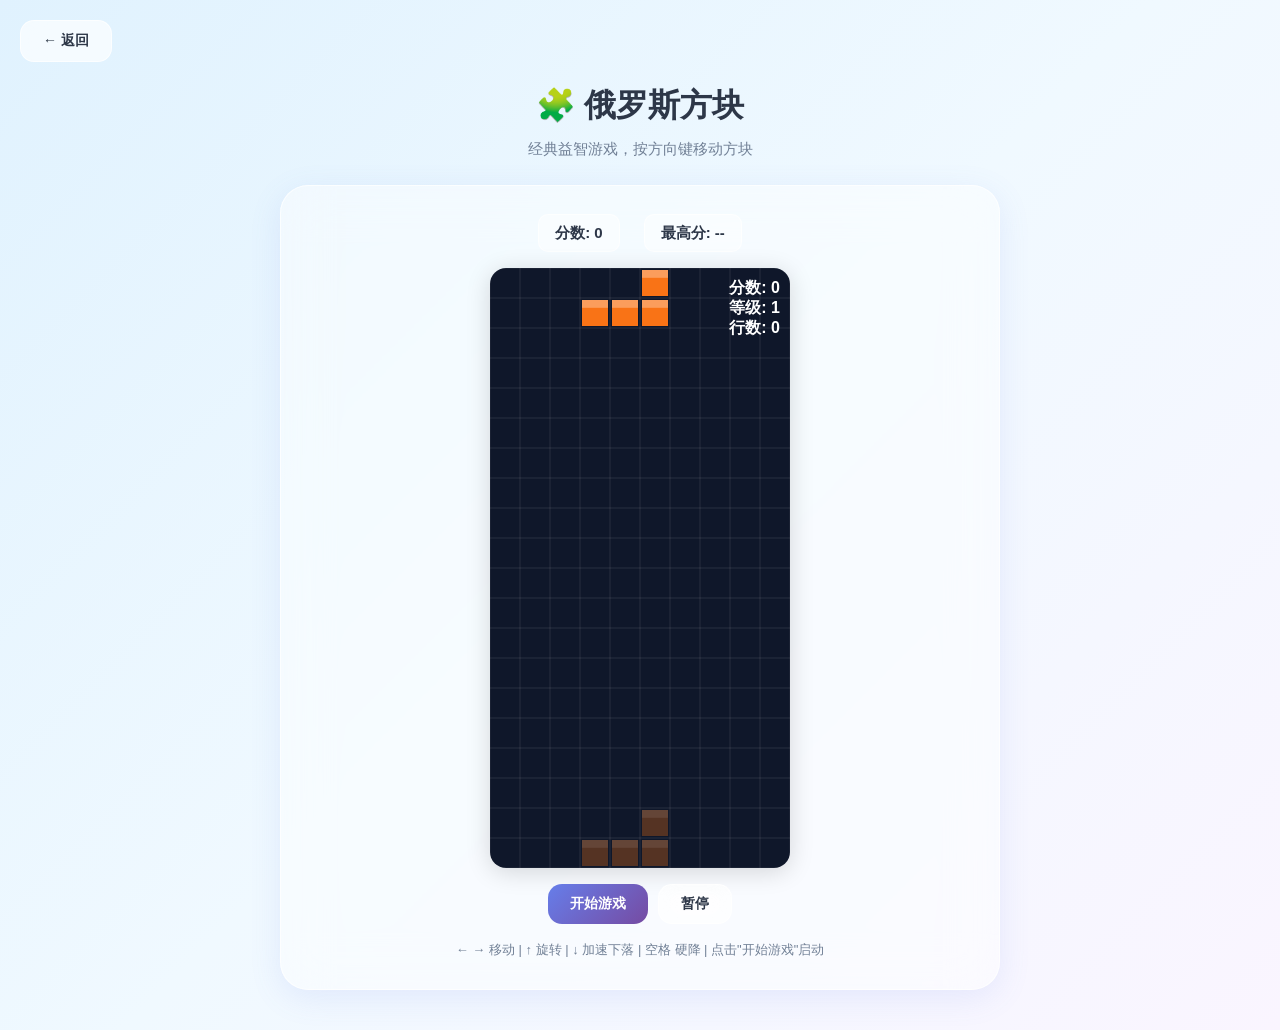
==== game.html @ cf105e93 "Add files via upload" ====
<!DOCTYPE html>
<html lang="zh-CN">
<head>
    <meta charset="UTF-8">
    <meta name="viewport" content="width=device-width, initial-scale=1.0">
    <title>小游戏</title>
    <link rel="stylesheet" href="styles.css">
    <style>
        * { box-sizing: border-box; }

        body {
            margin: 0;
            min-height: 100vh;
            overflow-x: hidden;
        }

        .game-page-container {
            max-width: 960px;
            margin: 0 auto;
            padding: 80px 20px 40px;
            min-height: 100vh;
            display: flex;
            flex-direction: column;
            align-items: center;
        }

        .game-back-btn {
            position: fixed;
            top: 20px;
            left: 20px;
            z-index: 200;
        }

        .game-page-header {
            text-align: center;
            margin-bottom: 24px;
        }

        .game-page-title {
            font-size: 32px;
            font-weight: 900;
            margin-bottom: 6px;
        }

        .game-page-desc {
            color: var(--text-muted);
            font-size: 15px;
        }

        .game-play-area {
            width: 100%;
            max-width: 720px;
            background: rgba(255, 255, 255, 0.45);
            backdrop-filter: blur(24px);
            border-radius: 28px;
            border: 1px solid rgba(255, 255, 255, 0.7);
            box-shadow: 0 8px 32px rgba(102, 126, 234, 0.12);
            padding: 28px 24px;
            display: flex;
            flex-direction: column;
            align-items: center;
        }

        body.dark-theme .game-play-area {
            background: rgba(30, 35, 50, 0.6);
            border-color: rgba(255, 255, 255, 0.08);
            box-shadow: 0 8px 32px rgba(0, 0, 0, 0.3);
        }

        .game-info-bar {
            display: flex;
            gap: 24px;
            margin-bottom: 16px;
            width: 100%;
            justify-content: center;
        }

        .game-score, .game-highscore {
            font-size: 15px;
            font-weight: 700;
            color: var(--text-color);
            background: rgba(255,255,255,0.4);
            padding: 6px 16px;
            border-radius: 10px;
            border: 1px solid var(--glass-border);
        }

        body.dark-theme .game-score,
        body.dark-theme .game-highscore {
            background: rgba(255,255,255,0.07);
            color: #e2e8f0;
        }

        .game-canvas-wrap {
            display: flex;
            justify-content: center;
            width: 100%;
            margin-bottom: 16px;
        }

        .game-canvas-wrap canvas {
            border-radius: 16px;
            box-shadow: 0 4px 24px rgba(0, 0, 0, 0.15);
            display: block;
            max-width: 100%;
        }

        .game-iframe-area {
            display: none;
            width: 100%;
            border-radius: 16px;
            overflow: hidden;
            background: #fff;
            margin-bottom: 16px;
            border: 1px solid var(--glass-border);
            position: relative;
        }

        .game-iframe-area iframe {
            width: 100%;
            height: 560px;
            border: none;
            display: block;
        }

        .iframe-fallback {
            display: none;
            flex-direction: column;
            align-items: center;
            justify-content: center;
            height: 560px;
            background: linear-gradient(135deg, #667eea 0%, #764ba2 100%);
            border-radius: 16px;
            color: #fff;
            text-align: center;
            gap: 16px;
        }

        .iframe-fallback a {
            display: inline-block;
            padding: 12px 32px;
            background: rgba(255,255,255,0.2);
            border: 1px solid rgba(255,255,255,0.4);
            border-radius: 12px;
            color: #fff;
            text-decoration: none;
            font-weight: 600;
            transition: background 0.2s;
        }

        .iframe-fallback a:hover {
            background: rgba(255,255,255,0.35);
        }

        .game-controls {
            display: flex;
            flex-wrap: wrap;
            gap: 10px;
            justify-content: center;
            margin-bottom: 12px;
        }

        .game-btn {
            padding: 10px 22px;
            border-radius: 14px;
            border: 1px solid var(--glass-border);
            background: rgba(255, 255, 255, 0.55);
            cursor: pointer;
            font-size: 14px;
            font-weight: 600;
            color: var(--text-color);
            transition: all 0.25s;
            backdrop-filter: blur(12px);
        }

        .game-btn:hover {
            background: var(--primary-color);
            color: #fff;
            transform: translateY(-2px);
            box-shadow: 0 4px 16px rgba(102, 126, 234, 0.35);
        }

        .game-btn.primary-btn {
            background: linear-gradient(135deg, #667eea, #764ba2);
            color: #fff;
            border: none;
        }

        .game-btn.primary-btn:hover {
            opacity: 0.9;
            transform: translateY(-2px);
            box-shadow: 0 6px 20px rgba(102, 126, 234, 0.45);
        }

        .game-fullscreen-btn {
            font-size: 13px;
            padding: 8px 18px;
        }

        .game-instructions {
            text-align: center;
            color: var(--text-muted);
            font-size: 13px;
            margin-top: 4px;
        }

        body.dark-theme .game-instructions {
            color: #94a3b8;
        }

        @media (max-width: 768px) {
            .game-play-area {
                padding: 20px 16px;
            }
            .game-page-title {
                font-size: 24px;
            }
            .game-iframe-area iframe {
                height: 460px;
            }
            .iframe-fallback {
                height: 460px;
            }
        }
    </style>
</head>
<body>
    <button class="glass-btn game-back-btn" onclick="goBack()">← 返回</button>

    <div class="game-page-container">
        <div class="game-page-header">
            <h1 class="game-page-title" id="gameTitle">小游戏</h1>
            <p class="game-page-desc" id="gameDesc">选择一个游戏开始玩吧</p>
        </div>

        <div class="game-play-area">
            <div class="game-info-bar">
                <div class="game-score" id="gameScore">分数: 0</div>
                <div class="game-highscore" id="gameHighScore">最高分: --</div>
            </div>

            <div class="game-canvas-wrap" id="gameCanvasArea">
                <canvas id="gameCanvas"></canvas>
            </div>

            <div class="game-iframe-area" id="gameIframeArea">
                <iframe id="gameIframe" src="" scrolling="no" loading="lazy"></iframe>
                <div class="iframe-fallback" id="iframeFallback">
                    <div style="font-size: 48px;">🃏</div>
                    <div style="font-size: 18px; font-weight: bold;">页面加载失败</div>
                    <div style="font-size: 14px; opacity: 0.8;">点击下方按钮直接访问游戏网站</div>
                    <a href="https://www.2144.com/kongjian/klondike/" target="_blank" rel="noopener noreferrer">直接访问纸牌接龙</a>
                    <div style="font-size: 12px; opacity: 0.6; margin-top: 8px;">如果按钮无效，请检查网络连接</div>
                </div>
            </div>

            <div class="game-controls">
                <button class="game-btn primary-btn" id="gameStartBtn" onclick="startGame()">开始游戏</button>
                <button class="game-btn" id="gamePauseBtn" onclick="togglePause()">暂停</button>
                <button class="game-btn game-fullscreen-btn" id="fullscreenBtn" onclick="toggleFullscreen()" style="display:none;">全屏</button>
            </div>

            <p class="game-instructions" id="gameInstr"></p>
        </div>
    </div>

    <script src="games.js"></script>
    <script src="solitaire.js"></script>
    <script src="spider.js"></script>
    <script src="game-main.js"></script>
</body>
</html>
---- styles.css ----
/* ===== 基础重置 ===== */
* { margin: 0; padding: 0; box-sizing: border-box; }

/* ===== 主题变量 ===== */
:root {
    --glass-bg: rgba(255, 255, 255, 0.4);
    --glass-bg-strong: rgba(255, 255, 255, 0.65);
    --glass-border: rgba(255, 255, 255, 0.7);
    --glass-border-light: rgba(255, 255, 255, 0.5);
    --glass-shadow: 0 8px 32px rgba(31, 38, 135, 0.1);
    --glass-shadow-strong: 0 16px 48px rgba(31, 38, 135, 0.15);
    --primary-color: #667eea;
    --secondary-color: #764ba2;
    --accent-color: #f093fb;
    --success-color: #48bb78;
    --danger-color: #fc8181;
    --warning-color: #f6ad55;
    --text-color: #2d3748;
    --text-light: #4a5568;
    --text-muted: #718096;
    --text-white: #ffffff;
    --body-bg: linear-gradient(135deg, #e0f2fe 0%, #f0f9ff 50%, #faf5ff 100%);
}

body.dark-theme {
    --glass-bg: rgba(30, 41, 59, 0.6);
    --glass-bg-strong: rgba(15, 23, 42, 0.8);
    --glass-border: rgba(71, 85, 105, 0.5);
    --glass-border-light: rgba(71, 85, 105, 0.35);
    --glass-shadow: 0 8px 32px rgba(0, 0, 0, 0.3);
    --glass-shadow-strong: 0 16px 48px rgba(0, 0, 0, 0.4);
    --text-color: #f1f5f9;
    --text-light: #cbd5e1;
    --text-muted: #94a3b8;
    --body-bg: linear-gradient(135deg, #0f172a 0%, #1e1b4b 100%);
}

body {
    font-family: -apple-system, BlinkMacSystemFont, 'Segoe UI', Roboto, 'Helvetica Neue', Arial, sans-serif;
    background: var(--body-bg);
    min-height: 100vh;
    color: var(--text-color);
    line-height: 1.6;
    overflow-x: hidden;
}

/* ===== 背景效果 ===== */
.bg-gradient {
    position: fixed;
    top: 0;
    left: 0;
    width: 100%;
    height: 100%;
    background: var(--body-bg);
    z-index: -2;
}

.bg-blobs {
    position: fixed;
    top: 0;
    left: 0;
    width: 100%;
    height: 100%;
    z-index: -1;
    overflow: hidden;
    pointer-events: none;
}

.blob {
    position: absolute;
    border-radius: 50%;
    filter: blur(100px);
    opacity: 0.5;
    animation: blob-float 25s ease-in-out infinite;
}

.blob-1 { width: 500px; height: 500px; background: #bfdbfe; top: 5%; left: 5%; }
.blob-2 { width: 400px; height: 400px; background: #ddd6fe; top: 50%; right: 5%; animation-delay: -8s; }
.blob-3 { width: 450px; height: 450px; background: #fecaca; bottom: 10%; left: 20%; animation-delay: -16s; }
.blob-4 { width: 350px; height: 350px; background: #a7f3d0; top: 30%; left: 60%; animation-delay: -12s; }

body.dark-theme .blob-1 { background: #1e3a5f; }
body.dark-theme .blob-2 { background: #2d1b69; }
body.dark-theme .blob-3 { background: #5f1e1e; }
body.dark-theme .blob-4 { background: #1e5f3a; }

@keyframes blob-float {
    0%, 100% { transform: translate(0, 0) scale(1); }
    33% { transform: translate(40px, -40px) scale(1.1); }
    66% { transform: translate(-30px, 30px) scale(0.9); }
}

/* ===== 玻璃拟态 ===== */
.glass {
    background: var(--glass-bg);
    backdrop-filter: blur(24px);
    -webkit-backdrop-filter: blur(24px);
    border: 1px solid var(--glass-border);
    box-shadow: var(--glass-shadow);
    border-radius: 28px;
}

.glass-btn {
    padding: 11px 22px;
    border-radius: 14px;
    border: 1px solid var(--glass-border);
    background: var(--glass-bg-strong);
    backdrop-filter: blur(12px);
    cursor: pointer;
    font-size: 14px;
    font-weight: 600;
    color: var(--text-color);
    transition: all 0.3s cubic-bezier(0.4, 0, 0.2, 1);
}

.glass-btn:hover {
    background: var(--glass-bg);
    transform: translateY(-3px);
    box-shadow: var(--glass-shadow-strong);
}

.primary-btn {
    background: linear-gradient(135deg, var(--primary-color), var(--secondary-color));
    color: white;
    border: none;
}

.primary-btn:hover {
    background: linear-gradient(135deg, var(--secondary-color), var(--primary-color));
    box-shadow: 0 12px 35px rgba(102, 126, 234, 0.4);
}

.full-btn {
    width: 100%;
    padding: 15px;
    margin-top: 8px;
}

/* ===== 导航栏 ===== */
.navbar {
    position: fixed;
    top: 20px;
    left: 50%;
    transform: translateX(-50%);
    width: calc(100% - 40px);
    max-width: 1300px;
    z-index: 1000;
    padding: 14px 28px;
    border-radius: 20px;
    transition: top 0.3s ease;
}
body.announcement-active .navbar { top: 52px; }

.nav-container {
    display: flex;
    align-items: center;
    gap: 28px;
}

.nav-logo {
    font-size: 22px;
    font-weight: 800;
    background: linear-gradient(135deg, var(--primary-color), var(--accent-color));
    -webkit-background-clip: text;
    -webkit-text-fill-color: transparent;
    background-clip: text;
    overflow: hidden;
    text-overflow: ellipsis;
    white-space: nowrap;
    max-width: 160px;
}

.nav-links {
    display: flex;
    gap: 20px;
    flex: 1;
    justify-content: center;
}

.nav-link {
    text-decoration: none;
    color: var(--text-color);
    font-weight: 500;
    font-size: 15px;
    transition: all 0.3s;
    padding: 6px 12px;
    border-radius: 10px;
    overflow: hidden;
    text-overflow: ellipsis;
    white-space: nowrap;
    max-width: 80px;
    display: inline-block;
}

.nav-link:hover {
    color: var(--primary-color);
    background: rgba(102, 126, 234, 0.1);
}

.nav-right {
    display: flex;
    gap: 12px;
    align-items: center;
}

/* ===== 英雄区域 ===== */
.hero-section {
    min-height: calc(100vh - 60px);
    display: flex;
    flex-direction: column;
    align-items: center;
    justify-content: center;
    text-align: center;
    padding: 120px 20px 80px;
    overflow-x: hidden;
}

.hero-content {
    max-width: 900px;
    animation: fadeInUp 1s ease-out;
}

@keyframes fadeInUp {
    from {
        opacity: 0;
        transform: translateY(40px);
    }
    to {
        opacity: 1;
        transform: translateY(0);
    }
}

.hero-badge {
    display: inline-block;
    padding: 10px 24px;
    border-radius: 50px;
    background: var(--glass-bg-strong);
    font-size: 14px;
    font-weight: 600;
    color: var(--primary-color);
    margin-bottom: 28px;
    border: 1px solid var(--glass-border);
}

.hero-title {
    font-size: clamp(52px, 12vw, 88px);
    font-weight: 900;
    margin-bottom: 18px;
    background: linear-gradient(135deg, var(--text-color), var(--primary-color));
    -webkit-background-clip: text;
    -webkit-text-fill-color: transparent;
    background-clip: text;
    line-height: 1.1;
}

.hero-subtitle-main {
    font-size: clamp(22px, 5vw, 32px);
    color: var(--text-light);
    margin-bottom: 10px;
    font-weight: 600;
}

.hero-desc {
    font-size: 15px;
    color: var(--text-muted);
    margin-top: 8px;
    max-width: 600px;
    margin-left: auto;
    margin-right: auto;
    line-height: 1.7;
    overflow: hidden;
    text-overflow: ellipsis;
    display: -webkit-box;
    -webkit-line-clamp: 3;
    -webkit-box-orient: vertical;
}

.scroll-indicator {
    margin-top: 70px;
    display: flex;
    flex-direction: column;
    align-items: center;
    gap: 10px;
}

.scroll-indicator span {
    width: 26px;
    height: 26px;
    border-bottom: 3px solid var(--primary-color);
    border-right: 3px solid var(--primary-color);
    transform: rotate(45deg);
    animation: scroll-bounce 1.6s infinite;
    opacity: 0.6;
}

.scroll-indicator span:nth-child(2) { animation-delay: 0.2s; }
.scroll-indicator span:nth-child(3) { animation-delay: 0.4s; }

@keyframes scroll-bounce {
    0%, 100% { opacity: 0.3; transform: rotate(45deg) translate(-5px, -5px); }
    50% { opacity: 1; transform: rotate(45deg) translate(5px, 5px); }
}

/* ===== 通用区块 ===== */
.section {
    padding: 90px 20px;
    max-width: 1300px;
    margin: 0 auto;
    animation: fadeIn 0.8s ease-out;
    overflow-x: hidden;
}

@keyframes fadeIn {
    from { opacity: 0; }
    to { opacity: 1; }
}

.section-header {
    display: flex;
    align-items: center;
    justify-content: space-between;
    margin-bottom: 36px;
    flex-wrap: wrap;
    gap: 16px;
}

.section-title-wrap {
    display: flex;
    flex-direction: column;
    gap: 8px;
}

.section-title {
    font-size: 36px;
    font-weight: 800;
}

.section-subtitle {
    color: var(--text-muted);
    font-size: 15px;
}

/* ===== 内容网格 ===== */
.content-container {
    padding: 36px;
    overflow-x: hidden;
}

.sub-section {
    margin-bottom: 52px;
}

.sub-section:last-child {
    margin-bottom: 0;
}

.sub-section-header {
    display: flex;
    align-items: center;
    gap: 14px;
    margin-bottom: 24px;
}

.sub-section-dot {
    width: 10px;
    height: 10px;
    border-radius: 50%;
    background: linear-gradient(135deg, var(--primary-color), var(--secondary-color));
}

.sub-section-title {
    font-size: 22px;
    font-weight: 700;
}

.content-grid {
    display: grid;
    grid-template-columns: repeat(auto-fill, minmax(300px, 1fr));
    gap: 24px;
}

.content-card {
    background: var(--glass-bg);
    border-radius: 20px;
    overflow: hidden;
    transition: all 0.4s cubic-bezier(0.4, 0, 0.2, 1);
    border: 1px solid var(--glass-border);
}

.content-card:hover {
    transform: translateY(-6px);
    box-shadow: var(--glass-shadow-strong);
    background: var(--glass-bg-strong);
}

.content-card-image {
    width: 100%;
    height: 180px;
    object-fit: cover;
}

.content-card-body {
    padding: 20px;
}

.content-card-title {
    font-size: 18px;
    font-weight: 700;
    margin-bottom: 10px;
    overflow: hidden;
    text-overflow: ellipsis;
    display: -webkit-box;
    -webkit-line-clamp: 2;
    -webkit-box-orient: vertical;
    line-height: 1.35;
}

.content-card-desc {
    font-size: 14px;
    color: var(--text-muted);
    margin-bottom: 14px;
    line-height: 1.6;
    overflow: hidden;
    text-overflow: ellipsis;
    display: -webkit-box;
    -webkit-line-clamp: 3;
    -webkit-box-orient: vertical;
}

/* ===== 游戏列表 ===== */
.games-list-container {
    display: grid;
    grid-template-columns: repeat(auto-fill, minmax(220px, 1fr));
    gap: 24px;
    padding: 0 20px 40px;
}

.game-card {
    background: var(--glass-bg);
    border-radius: 24px;
    padding: 28px;
    text-align: center;
    cursor: pointer;
    transition: all 0.4s cubic-bezier(0.4, 0, 0.2, 1);
    text-decoration: none;
    color: inherit;
    display: block;
    border: 1px solid var(--glass-border);
}

.game-card:hover {
    transform: translateY(-10px) scale(1.02);
    box-shadow: var(--glass-shadow-strong);
    background: var(--glass-bg-strong);
}

.game-card-icon {
    font-size: 56px;
    margin-bottom: 16px;
    display: block;
}

.game-card-title {
    font-size: 20px;
    font-weight: 700;
    margin-bottom: 10px;
    overflow: hidden;
    text-overflow: ellipsis;
    display: -webkit-box;
    -webkit-line-clamp: 2;
    -webkit-box-orient: vertical;
    line-height: 1.3;
}

.game-card-desc {
    font-size: 14px;
    color: var(--text-muted);
    margin-bottom: 14px;
    overflow: hidden;
    text-overflow: ellipsis;
    display: -webkit-box;
    -webkit-line-clamp: 2;
    -webkit-box-orient: vertical;
}

.game-card-tag {
    display: inline-block;
    padding: 6px 16px;
    border-radius: 20px;
    background: linear-gradient(135deg, rgba(102, 126, 234, 0.15), rgba(118, 75, 162, 0.15));
    color: var(--primary-color);
    font-size: 13px;
    font-weight: 600;
}

/* ===== 空状态 ===== */
.empty-state {
    text-align: center;
    padding: 70px 20px;
}

.empty-icon {
    font-size: 72px;
    margin-bottom: 20px;
    opacity: 0.7;
}

.empty-text {
    font-size: 18px;
    font-weight: 600;
    margin-bottom: 10px;
    color: var(--text-light);
}

.empty-subtext {
    font-size: 14px;
    color: var(--text-muted);
}

/* ===== 页脚 ===== */
.footer {
    max-width: 1300px;
    margin: 100px auto 32px;
    padding: 28px 36px;
    text-align: center;
    position: relative;
    border-radius: 28px;
}

.footer p {
    color: var(--text-light);
    font-size: 14px;
    font-weight: 500;
}

.admin-entry {
    position: absolute;
    right: 28px;
    top: 50%;
    transform: translateY(-50%);
    width: 44px;
    height: 44px;
    border-radius: 14px;
    border: 1px solid var(--glass-border);
    background: var(--glass-bg);
    cursor: pointer;
    font-size: 22px;
    transition: all 0.3s;
    display: flex;
    align-items: center;
    justify-content: center;
}

.admin-entry:hover {
    background: var(--primary-color);
    color: white;
    transform: translateY(-50%) scale(1.1);
}

/* ===== 弹窗 ===== */
.modal-overlay {
    position: fixed;
    top: 0;
    left: 0;
    width: 100%;
    height: 100%;
    background: rgba(0, 0, 0, 0.4);
    backdrop-filter: blur(12px);
    z-index: 2000;
    display: none;
    align-items: center;
    justify-content: center;
    padding: 20px;
}

.modal-overlay.active {
    display: flex;
    animation: modalFadeIn 0.3s ease-out;
}

@keyframes modalFadeIn {
    from { opacity: 0; }
    to { opacity: 1; }
}

.modal {
    max-width: 600px;
    width: 100%;
    max-height: 92vh;
    overflow-y: auto;
    padding: 32px;
    animation: modalSlideIn 0.4s cubic-bezier(0.34, 1.56, 0.64, 1);
}

@keyframes modalSlideIn {
    from {
        opacity: 0;
        transform: scale(0.9) translateY(-20px);
    }
    to {
        opacity: 1;
        transform: scale(1) translateY(0);
    }
}

.modal-header {
    display: flex;
    align-items: center;
    justify-content: space-between;
    margin-bottom: 28px;
}

.modal-header h3 {
    font-size: 24px;
    font-weight: 800;
}

.modal-close {
    width: 40px;
    height: 40px;
    border-radius: 12px;
    border: 1px solid var(--glass-border);
    background: var(--glass-bg);
    cursor: pointer;
    font-size: 20px;
    transition: all 0.3s;
    display: flex;
    align-items: center;
    justify-content: center;
}

.modal-close:hover {
    background: var(--danger-color);
    color: white;
    transform: rotate(90deg);
}

.modal-body {
    display: flex;
    flex-direction: column;
    gap: 18px;
    max-height: calc(92vh - 120px);
    overflow-y: auto;
}

.detail-modal .modal-body {
    max-height: calc(92vh - 100px);
    overflow-y: auto;
}

/* ===== 投稿分类标签（圆角液态玻璃）===== */
.category-tabs {
    display: flex;
    gap: 16px;
    justify-content: center;
}

.category-tab {
    flex: 1;
    max-width: 220px;
    background: rgba(255, 255, 255, 0.35);
    border: 1.5px solid rgba(255, 255, 255, 0.65);
    border-radius: 28px;
    padding: 28px 20px;
    cursor: pointer;
    text-align: center;
    transition: all 0.35s cubic-bezier(0.34, 1.56, 0.64, 1);
    position: relative;
    overflow: hidden;
    backdrop-filter: blur(12px);
}

.category-tab::after {
    content: '';
    position: absolute;
    inset: 0;
    border-radius: 28px;
    background: linear-gradient(135deg, rgba(102,126,234,0.15), rgba(118,75,162,0.1));
    opacity: 0;
    transition: opacity 0.3s;
}

.category-tab:hover {
    transform: translateY(-5px) scale(1.03);
    border-color: rgba(102, 126, 234, 0.7);
    box-shadow: 0 10px 30px rgba(102, 126, 234, 0.2), 0 4px 12px rgba(118, 75, 162, 0.12);
}

.category-tab:hover::after {
    opacity: 1;
}

.category-tab-icon {
    font-size: 40px;
    display: block;
    margin-bottom: 10px;
    filter: drop-shadow(0 2px 10px rgba(102,126,234,0.3));
    transition: transform 0.3s;
    position: relative;
    z-index: 1;
}

.category-tab:hover .category-tab-icon {
    transform: scale(1.12);
}

.category-tab-label {
    font-size: 15px;
    font-weight: 700;
    color: var(--text-color);
    position: relative;
    z-index: 1;
}

/* 辅助文字 */
.helper-text {
    font-size: 13px;
    color: var(--text-muted);
    margin: 0 0 14px 0;
    line-height: 1.6;
}

/* ===== 投稿弹窗特殊样式 ===== */
.submit-modal {
    max-width: 580px;
}

.back-btn {
    width: 40px;
    height: 40px;
    padding: 0;
    font-size: 18px;
    border-radius: 14px;
    flex-shrink: 0;
}

/* 返回行布局 */
.submit-back-row {
    display: flex;
    align-items: center;
    margin-bottom: 16px;
}

.submit-back-row.hidden {
    display: none !important;
}

.submit-back-row #submitStep2Title {
    font-weight: 600;
    font-size: 15px;
    color: var(--text-color);
    margin-left: 10px;
    overflow: hidden;
    text-overflow: ellipsis;
    white-space: nowrap;
    flex: 1;
    min-width: 0;
}

.submit-btn {
    margin-top: 20px;
    padding: 16px;
    font-size: 16px;
    font-weight: 700;
}

/* ===== 表单 ===== */
.form-group {
    display: flex;
    flex-direction: column;
    gap: 10px;
    margin-bottom: 16px;
}

.form-group label {
    font-size: 15px;
    font-weight: 600;
    color: var(--text-color);
}

.req {
    color: var(--danger-color);
}

.hint {
    font-weight: 400;
    color: var(--text-muted);
    font-size: 13px;
}

.glass-input {
    padding: 14px 18px;
    border-radius: 14px;
    border: 1px solid var(--glass-border);
    background: var(--glass-bg);
    color: var(--text-color);
    font-size: 15px;
    font-family: inherit;
    transition: all 0.3s;
}

.glass-input:focus {
    outline: none;
    border-color: var(--primary-color);
    box-shadow: 0 0 0 4px rgba(102, 126, 234, 0.15);
}

textarea.glass-input {
    resize: vertical;
    min-height: 100px;
}

/* ===== 拖拽上传区 ===== */
.drop-zone {
    border: 2px dashed var(--glass-border);
    border-radius: 18px;
    padding: 40px;
    text-align: center;
    cursor: pointer;
    transition: all 0.3s;
    background: var(--glass-bg);
}

.drop-zone:hover, .drop-zone.dragover {
    border-color: var(--primary-color);
    background: rgba(102, 126, 234, 0.08);
}

.drop-icon {
    font-size: 56px;
    margin-bottom: 16px;
}

.drop-hint {
    font-size: 13px;
    color: var(--text-muted);
    margin-top: 10px;
}

.file-preview {
    margin-top: 14px;
    display: flex;
    flex-wrap: wrap;
    gap: 10px;
}

.file-preview-item {
    position: relative;
    width: 90px;
    height: 90px;
    border-radius: 12px;
    overflow: hidden;
    border: 1px solid var(--glass-border);
}

.file-del-btn {
    position: absolute;
    top: 4px;
    right: 4px;
    width: 22px;
    height: 22px;
    border-radius: 50%;
    border: none;
    background: rgba(0, 0, 0, 0.55);
    color: #fff;
    font-size: 14px;
    line-height: 1;
    cursor: pointer;
    display: flex;
    align-items: center;
    justify-content: center;
    transition: background 0.2s;
    z-index: 2;
}

.file-del-btn:hover {
    background: rgba(239, 68, 68, 0.85);
}

.file-preview-item img,
.file-preview-item video {
    width: 100%;
    height: 100%;
    object-fit: cover;
}

.file-preview-item__pkg {
    width: 100%;
    height: 100%;
    display: flex;
    align-items: center;
    justify-content: center;
    font-size: 11px;
    padding: 6px;
    text-align: center;
    color: var(--text-color);
    word-break: break-all;
    background: rgba(255,255,255,0.3);
}

/* ===== 公告栏 ===== */
@keyframes announce-scroll {
    0%   { transform: translateX(110%); }
    5%   { transform: translateX(0); }
    95%  { transform: translateX(0); }
    100% { transform: translateX(-110%); }
}

@keyframes announce-fade-in {
    from { opacity: 0; transform: translateY(-6px); }
    to   { opacity: 1; transform: translateY(0); }
}

@keyframes announce-fade-out {
    from { opacity: 1; transform: translateY(0); }
    to   { opacity: 0; transform: translateY(-6px); }
}

.announcement-bar {
    position: fixed;
    top: 0;
    left: 0;
    width: 100%;
    z-index: 999;
    background: linear-gradient(135deg, rgba(102,126,234,0.85), rgba(118,75,162,0.85));
    backdrop-filter: blur(16px);
    color: #fff;
    font-size: 14px;
    font-weight: 600;
    padding: 10px 20px;
    text-align: center;
    box-shadow: 0 2px 20px rgba(102,126,234,0.3);
    display: none;
    align-items: center;
    justify-content: center;
    gap: 10px;
    overflow: hidden;
    white-space: nowrap;
    height: 38px;
    line-height: 18px;
}

.announcement-bar.fading-out {
    animation: announce-fade-out 0.4s ease forwards;
}

.announcement-bar.fade-in {
    animation: announce-fade-in 0.35s ease forwards;
}

.announcement-bar .ann-scroller {
    display: inline-block;
    max-width: 100%;
    overflow: hidden;
    text-overflow: ellipsis;
}

/* 长文本时触发滚动动画 */
.announcement-bar.scrolling .ann-scroller {
    animation: announce-scroll 14s linear infinite;
    display: inline-block;
    white-space: nowrap;
    padding-left: 110%;
}

body.announcement-active .navbar { top: 52px; }

/* ===== 详情页弹窗 ===== */
.detail-modal {
    max-width: 680px;
}

.detail-modal h3#detailTitle {
    overflow: hidden;
    text-overflow: ellipsis;
    white-space: nowrap;
    max-width: 100%;
}

.detail-modal #detailDesc,
.detail-modal #detailContent {
    word-break: break-word;
    overflow-wrap: break-word;
}

.detail-modal #detailLink a {
    word-break: break-all;
    overflow-wrap: break-word;
}

.submission-meta {
    font-size: 13px;
    color: var(--text-muted);
    margin-bottom: 12px;
    overflow: hidden;
    text-overflow: ellipsis;
    white-space: nowrap;
}

/* ===== Toast 提示 ===== */
.toast {
    position: fixed;
    top: -60px;
    left: 0;
    width: 100%;
    padding: 14px 20px;
    background: linear-gradient(135deg, rgba(102,126,234,0.92), rgba(118,75,162,0.92));
    backdrop-filter: blur(20px);
    color: #fff;
    font-weight: 600;
    font-size: 14px;
    letter-spacing: 0.5px;
    z-index: 3000;
    text-align: center;
    box-shadow: 0 4px 24px rgba(102,126,234,0.4);
    transition: top 0.45s cubic-bezier(0.68, -0.55, 0.265, 1.55);
    border-bottom: 1px solid rgba(255,255,255,0.15);
    overflow: hidden;
    white-space: nowrap;
    text-overflow: ellipsis;
}

.toast.show {
    top: 0;
}

.toast.success {
    background: linear-gradient(135deg, rgba(72,187,120,0.92), rgba(56,152,96,0.92));
    box-shadow: 0 4px 24px rgba(72,187,120,0.4);
}

.toast.error {
    background: linear-gradient(135deg, rgba(252,129,129,0.92), rgba(220,53,69,0.92));
    box-shadow: 0 4px 24px rgba(252,129,129,0.4);
}

/* ===== 烟花容器 ===== */
.firework-container {
    position: fixed;
    top: 0;
    left: 0;
    width: 100%;
    height: 100%;
    pointer-events: none;
    z-index: 9999;
}

.firework-particle {
    position: absolute;
    width: 10px;
    height: 10px;
    border-radius: 50%;
    animation: firework-burst 1.2s ease-out forwards;
}

@keyframes firework-burst {
    0% {
        transform: translate(0, 0) scale(1);
        opacity: 1;
    }
    100% {
        transform: translate(var(--tx), var(--ty)) scale(0);
        opacity: 0;
    }
}

/* ===== 登录弹窗 ===== */
.auth-modal-subtitle {
    color: var(--text-muted);
    font-size: 15px;
}

.auth-switch {
    text-align: center;
    margin-top: 24px;
    font-size: 14px;
    color: var(--text-muted);
}

.auth-switch a {
    color: var(--primary-color);
    cursor: pointer;
    text-decoration: none;
    font-weight: 600;
}

.auth-switch a:hover {
    text-decoration: underline;
}

/* ===== 响应式 ===== */
@media (max-width: 1024px) {
    .nav-links {
        display: none;
    }
    
    .section {
        padding: 70px 16px;
    }
    
    .content-container {
        padding: 24px;
    }
    
    .content-grid {
        grid-template-columns: repeat(auto-fill, minmax(260px, 1fr));
        gap: 18px;
    }
    
    .games-list-container {
        grid-template-columns: repeat(auto-fill, minmax(180px, 1fr));
        gap: 16px;
        padding: 0 16px 32px;
    }
    
    .game-card {
        padding: 20px;
    }
    
    .game-card-icon {
        font-size: 44px;
    }
    
    .game-card-title {
        font-size: 16px;
    }
    
    .game-card-desc {
        font-size: 12px;
    }
    
    .admin-entry {
        position: static;
        transform: none;
        margin-top: 16px;
    }
    
    .footer {
        display: flex;
        flex-direction: column;
        align-items: center;
        gap: 12px;
    }
}

@media (max-width: 640px) {
    .hero-title {
        font-size: 48px;
    }
    
    .section-title {
        font-size: 28px;
    }
    
    .content-grid {
        grid-template-columns: 1fr;
    }
    
    .games-list-container {
        grid-template-columns: repeat(2, 1fr);
    }
    
    .modal {
        padding: 24px;
    }
}
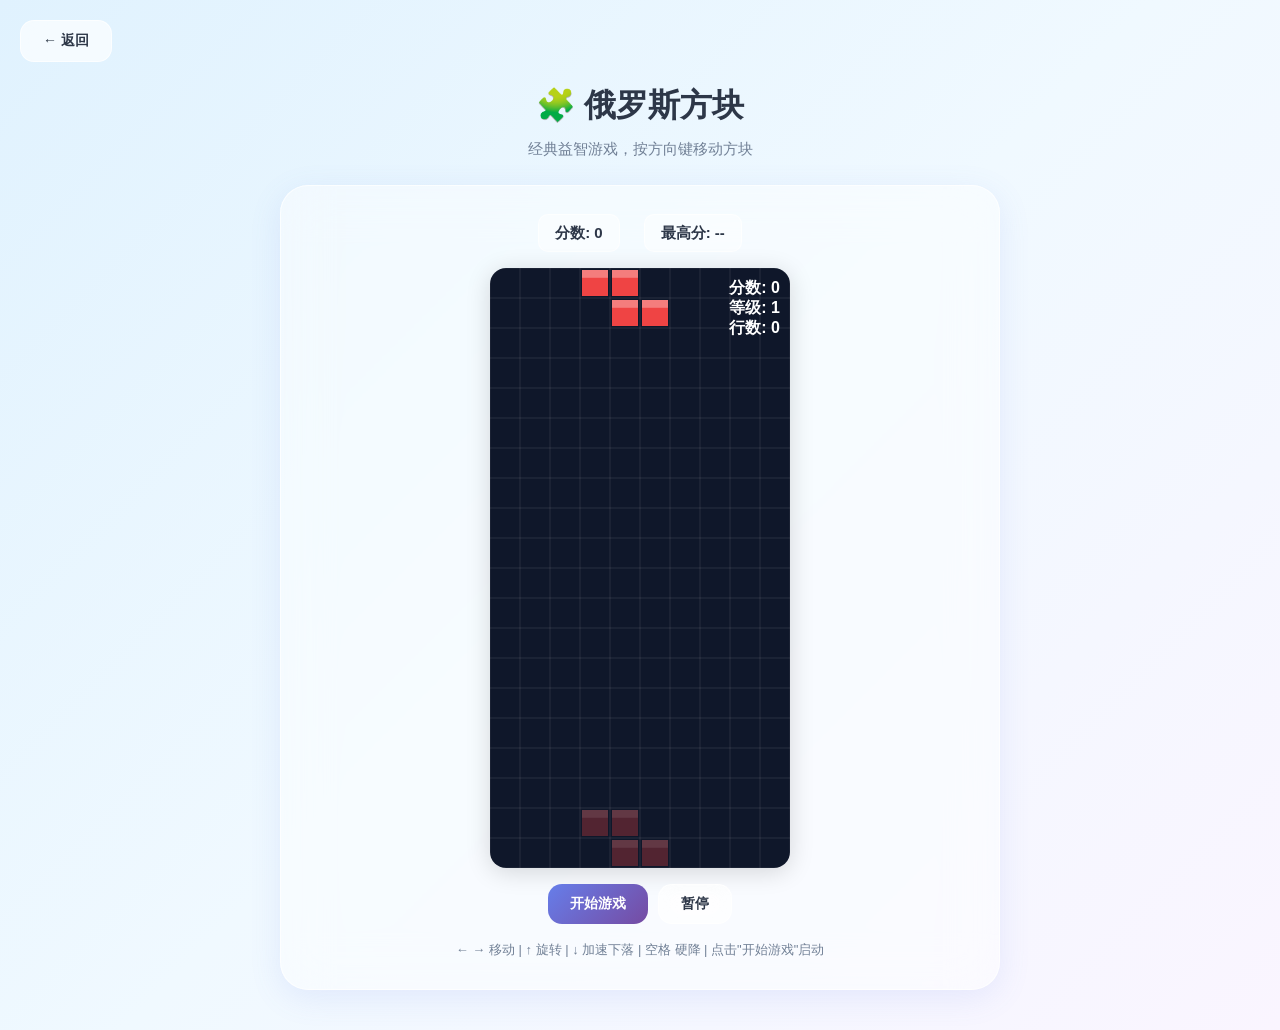
==== commit e930669c: "Add files via upload" ====
--- a/game.html
+++ b/game.html
@@ -265,8 +265,6 @@
     </div>
 
     <script src="games.js"></script>
-    <script src="solitaire.js"></script>
-    <script src="spider.js"></script>
     <script src="game-main.js"></script>
 </body>
 </html>
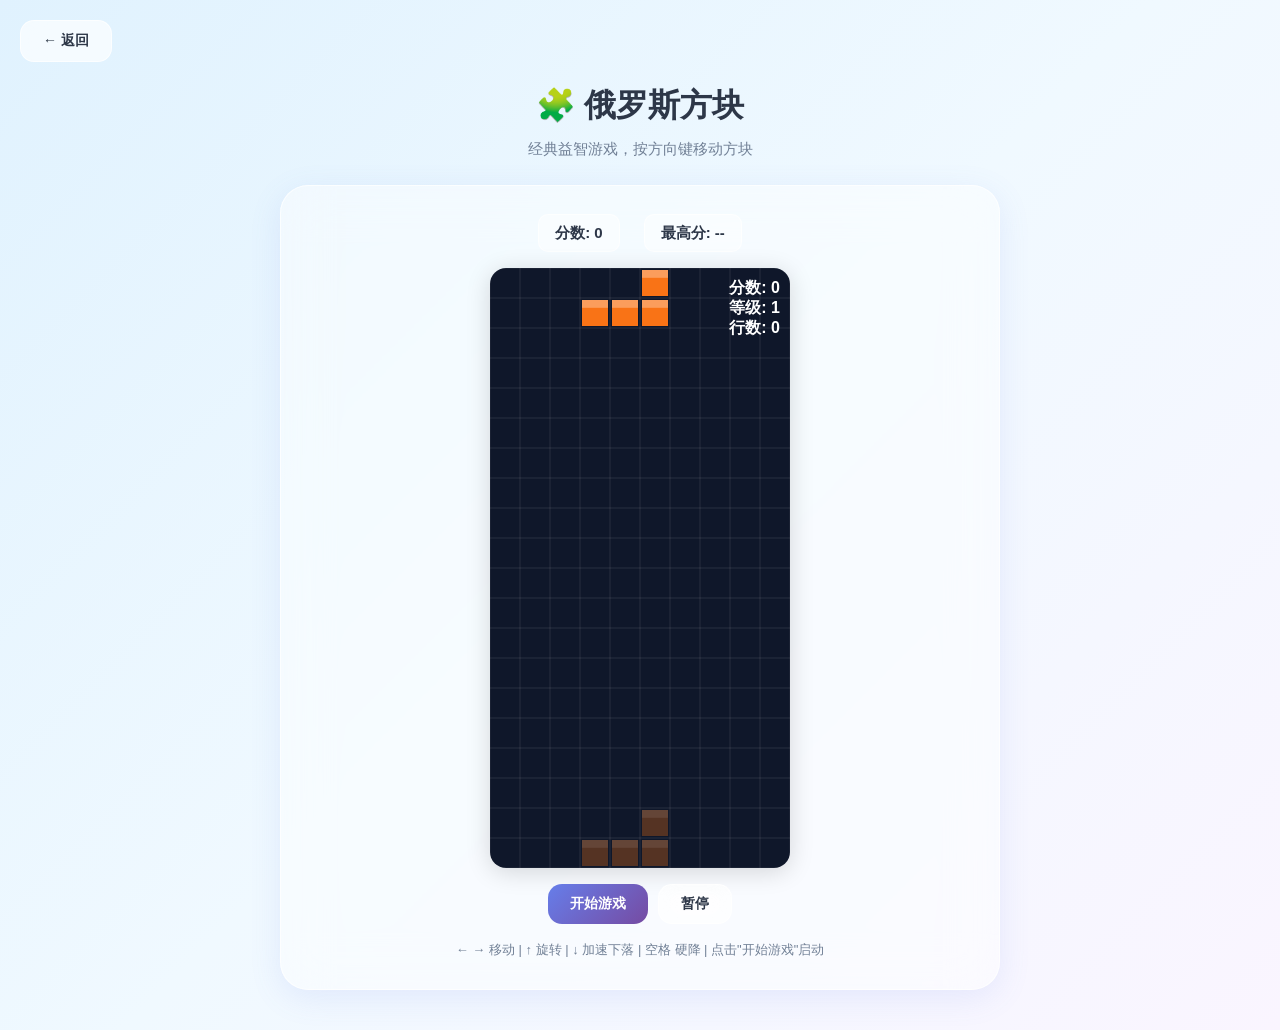
==== commit ccf7dda2: "Add files via upload" ====
--- a/game.html
+++ b/game.html
@@ -121,6 +121,13 @@
             height: 560px;
             border: none;
             display: block;
+        }
+
+        .game-iframe-area:fullscreen iframe,
+        .game-iframe-area:-webkit-full-screen iframe {
+            width: 100vw;
+            height: 100vh;
+            max-width: 100%;
         }
 
         .iframe-fallback {
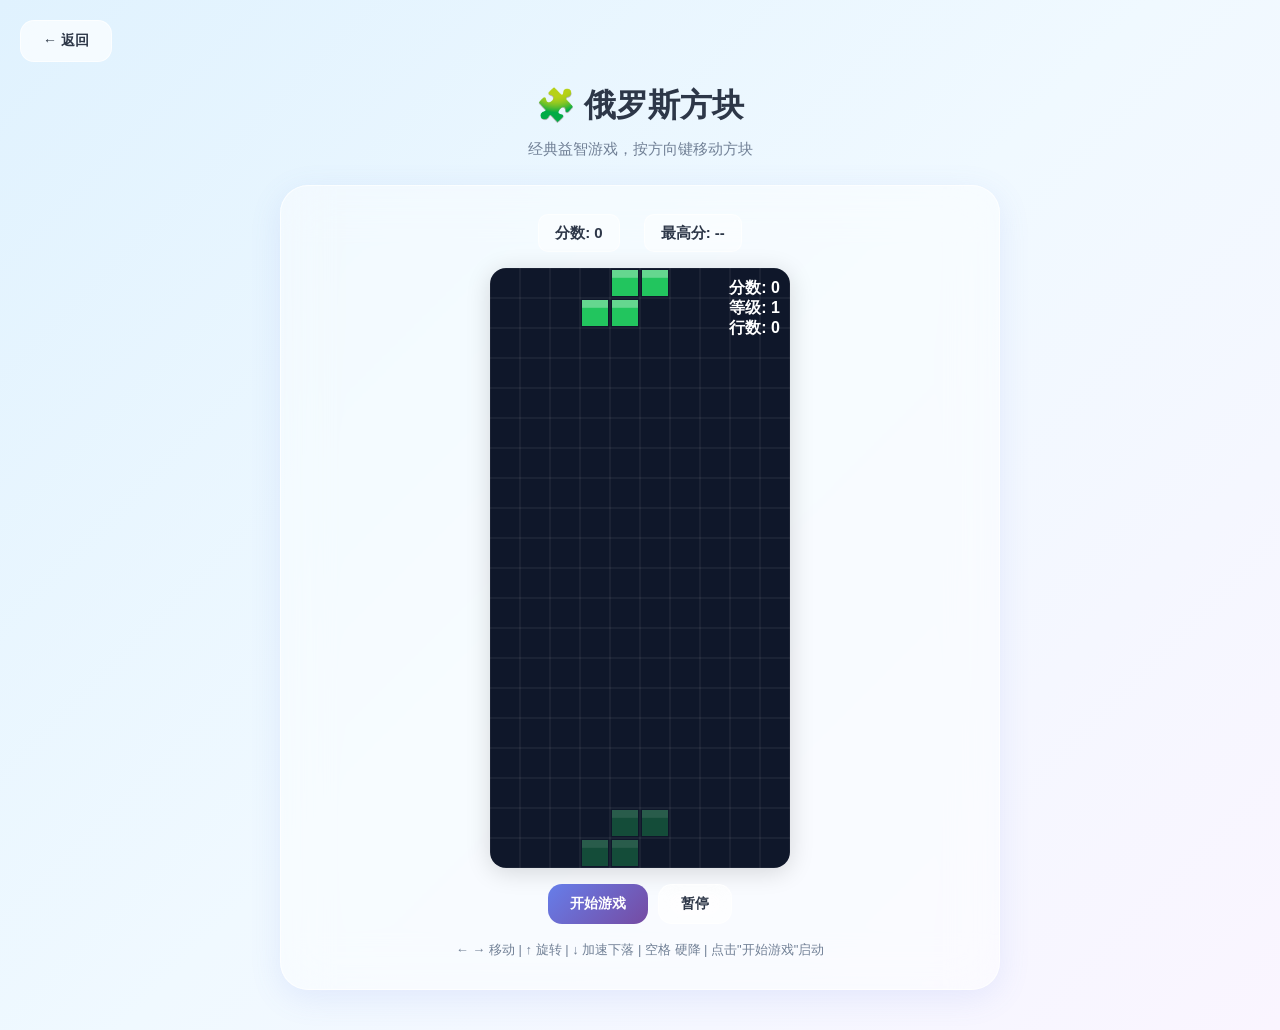
==== commit 254652e9: "Add files via upload" ====
--- a/game.html
+++ b/game.html
@@ -202,6 +202,9 @@
         .game-fullscreen-btn {
             font-size: 13px;
             padding: 8px 18px;
+            background: linear-gradient(135deg, #667eea, #764ba2) !important;
+            color: #fff !important;
+            border: none !important;
         }
 
         .game-instructions {
@@ -264,7 +267,7 @@
             <div class="game-controls">
                 <button class="game-btn primary-btn" id="gameStartBtn" onclick="startGame()">开始游戏</button>
                 <button class="game-btn" id="gamePauseBtn" onclick="togglePause()">暂停</button>
-                <button class="game-btn game-fullscreen-btn" id="fullscreenBtn" onclick="toggleFullscreen()" style="display:none;">全屏</button>
+                <button class="game-btn game-fullscreen-btn" id="fullscreenBtn" onclick="toggleFullscreen()" style="display:none;">新窗口</button>
             </div>
 
             <p class="game-instructions" id="gameInstr"></p>
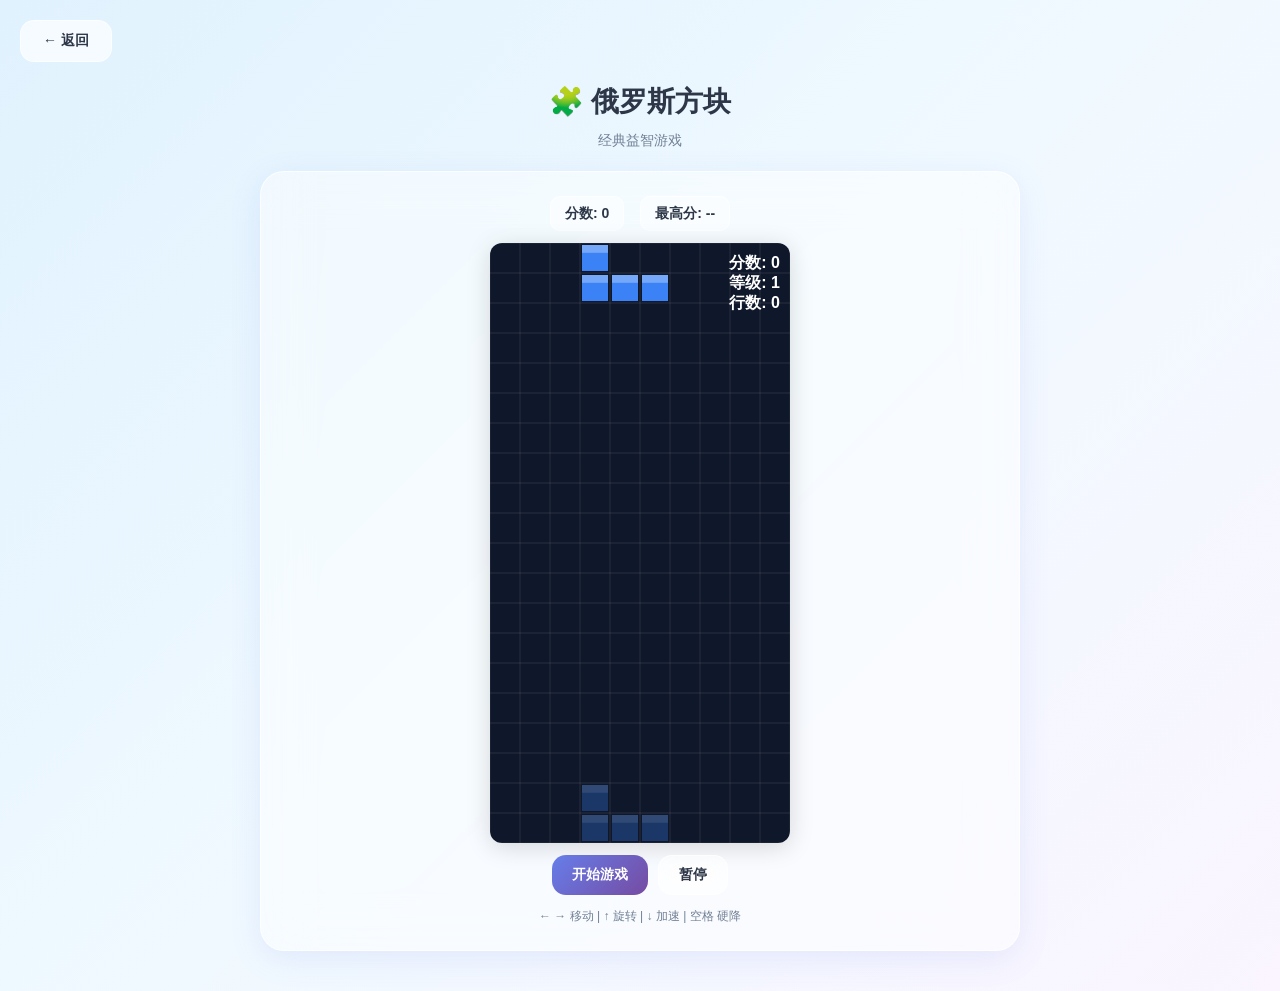
==== commit 7283f504: "Add files via upload" ====
--- a/game.html
+++ b/game.html
@@ -2,16 +2,18 @@
 <html lang="zh-CN">
 <head>
     <meta charset="UTF-8">
-    <meta name="viewport" content="width=device-width, initial-scale=1.0">
+    <meta name="viewport" content="width=device-width, initial-scale=1.0, maximum-scale=1.0, user-scalable=no">
     <title>小游戏</title>
     <link rel="stylesheet" href="styles.css">
     <style>
-        * { box-sizing: border-box; }
+        * { box-sizing: border-box; -webkit-tap-highlight-color: transparent; }
 
         body {
             margin: 0;
             min-height: 100vh;
             overflow-x: hidden;
+            /* 禁止移动端弹性滚动 */
+            overscroll-behavior: none;
         }
 
         .game-page-container {
@@ -33,29 +35,29 @@
 
         .game-page-header {
             text-align: center;
-            margin-bottom: 24px;
+            margin-bottom: 20px;
         }
 
         .game-page-title {
-            font-size: 32px;
+            font-size: 28px;
             font-weight: 900;
-            margin-bottom: 6px;
+            margin-bottom: 4px;
         }
 
         .game-page-desc {
             color: var(--text-muted);
-            font-size: 15px;
+            font-size: 14px;
         }
 
         .game-play-area {
             width: 100%;
-            max-width: 720px;
+            max-width: 760px;
             background: rgba(255, 255, 255, 0.45);
             backdrop-filter: blur(24px);
-            border-radius: 28px;
+            border-radius: 24px;
             border: 1px solid rgba(255, 255, 255, 0.7);
             box-shadow: 0 8px 32px rgba(102, 126, 234, 0.12);
-            padding: 28px 24px;
+            padding: 24px 20px;
             display: flex;
             flex-direction: column;
             align-items: center;
@@ -64,23 +66,23 @@
         body.dark-theme .game-play-area {
             background: rgba(30, 35, 50, 0.6);
             border-color: rgba(255, 255, 255, 0.08);
-            box-shadow: 0 8px 32px rgba(0, 0, 0, 0.3);
         }
 
         .game-info-bar {
             display: flex;
-            gap: 24px;
-            margin-bottom: 16px;
-            width: 100%;
-            justify-content: center;
+            gap: 16px;
+            margin-bottom: 12px;
+            width: 100%;
+            justify-content: center;
+            flex-wrap: wrap;
         }
 
         .game-score, .game-highscore {
-            font-size: 15px;
+            font-size: 14px;
             font-weight: 700;
             color: var(--text-color);
             background: rgba(255,255,255,0.4);
-            padding: 6px 16px;
+            padding: 5px 14px;
             border-radius: 10px;
             border: 1px solid var(--glass-border);
         }
@@ -95,39 +97,32 @@
             display: flex;
             justify-content: center;
             width: 100%;
-            margin-bottom: 16px;
+            margin-bottom: 12px;
         }
 
         .game-canvas-wrap canvas {
-            border-radius: 16px;
+            border-radius: 12px;
             box-shadow: 0 4px 24px rgba(0, 0, 0, 0.15);
             display: block;
             max-width: 100%;
+            height: auto;
         }
 
         .game-iframe-area {
             display: none;
             width: 100%;
-            border-radius: 16px;
+            border-radius: 12px;
             overflow: hidden;
             background: #fff;
-            margin-bottom: 16px;
+            margin-bottom: 12px;
             border: 1px solid var(--glass-border);
-            position: relative;
         }
 
         .game-iframe-area iframe {
             width: 100%;
-            height: 560px;
+            height: 600px;
             border: none;
             display: block;
-        }
-
-        .game-iframe-area:fullscreen iframe,
-        .game-iframe-area:-webkit-full-screen iframe {
-            width: 100vw;
-            height: 100vh;
-            max-width: 100%;
         }
 
         .iframe-fallback {
@@ -135,12 +130,13 @@
             flex-direction: column;
             align-items: center;
             justify-content: center;
-            height: 560px;
+            height: 600px;
             background: linear-gradient(135deg, #667eea 0%, #764ba2 100%);
-            border-radius: 16px;
+            border-radius: 12px;
             color: #fff;
             text-align: center;
             gap: 16px;
+            padding: 20px;
         }
 
         .iframe-fallback a {
@@ -152,7 +148,7 @@
             color: #fff;
             text-decoration: none;
             font-weight: 600;
-            transition: background 0.2s;
+            font-size: 14px;
         }
 
         .iframe-fallback a:hover {
@@ -164,11 +160,11 @@
             flex-wrap: wrap;
             gap: 10px;
             justify-content: center;
-            margin-bottom: 12px;
+            margin-bottom: 8px;
         }
 
         .game-btn {
-            padding: 10px 22px;
+            padding: 10px 20px;
             border-radius: 14px;
             border: 1px solid var(--glass-border);
             background: rgba(255, 255, 255, 0.55);
@@ -176,27 +172,22 @@
             font-size: 14px;
             font-weight: 600;
             color: var(--text-color);
-            transition: all 0.25s;
+            transition: all 0.2s;
             backdrop-filter: blur(12px);
-        }
-
-        .game-btn:hover {
-            background: var(--primary-color);
-            color: #fff;
-            transform: translateY(-2px);
-            box-shadow: 0 4px 16px rgba(102, 126, 234, 0.35);
+            /* 禁止选中文本 */
+            user-select: none;
+            -webkit-user-select: none;
+        }
+
+        .game-btn:active {
+            transform: scale(0.95);
+            opacity: 0.8;
         }
 
         .game-btn.primary-btn {
             background: linear-gradient(135deg, #667eea, #764ba2);
             color: #fff;
             border: none;
-        }
-
-        .game-btn.primary-btn:hover {
-            opacity: 0.9;
-            transform: translateY(-2px);
-            box-shadow: 0 6px 20px rgba(102, 126, 234, 0.45);
         }
 
         .game-fullscreen-btn {
@@ -210,26 +201,121 @@
         .game-instructions {
             text-align: center;
             color: var(--text-muted);
-            font-size: 13px;
+            font-size: 12px;
             margin-top: 4px;
         }
 
-        body.dark-theme .game-instructions {
-            color: #94a3b8;
-        }
-
+        /* ===== 手机端触屏控制按钮 ===== */
+        .touch-controls {
+            display: none;
+            flex-direction: column;
+            align-items: center;
+            gap: 8px;
+            margin-top: 8px;
+        }
+
+        .touch-row {
+            display: flex;
+            gap: 8px;
+        }
+
+        .touch-btn {
+            width: 56px;
+            height: 56px;
+            border-radius: 14px;
+            border: 1px solid var(--glass-border);
+            background: rgba(255, 255, 255, 0.5);
+            backdrop-filter: blur(8px);
+            font-size: 22px;
+            display: flex;
+            align-items: center;
+            justify-content: center;
+            cursor: pointer;
+            user-select: none;
+            -webkit-user-select: none;
+            touch-action: manipulation;
+            transition: background 0.1s;
+        }
+
+        .touch-btn:active {
+            background: rgba(102, 126, 234, 0.3);
+            transform: scale(0.92);
+        }
+
+        body.dark-theme .touch-btn {
+            background: rgba(255, 255, 255, 0.1);
+        }
+
+        .game-footer-hint {
+            text-align: center;
+            font-size: 12px;
+            color: var(--text-muted);
+            margin-top: 8px;
+        }
+
+        /* ===== 手机端适配 ===== */
         @media (max-width: 768px) {
+            .game-page-container {
+                padding: 72px 12px 24px;
+            }
+
+            .game-back-btn {
+                top: 14px;
+                left: 14px;
+                padding: 6px 14px;
+                font-size: 13px;
+            }
+
+            .game-page-title {
+                font-size: 22px;
+            }
+
+            .game-page-desc {
+                font-size: 12px;
+            }
+
             .game-play-area {
-                padding: 20px 16px;
-            }
-            .game-page-title {
-                font-size: 24px;
-            }
+                padding: 16px 12px;
+                border-radius: 18px;
+            }
+
+            .game-score, .game-highscore {
+                font-size: 12px;
+                padding: 4px 10px;
+            }
+
+            /* iframe 游戏放大 */
             .game-iframe-area iframe {
-                height: 460px;
-            }
+                height: 75vh;
+                max-height: 700px;
+            }
+
             .iframe-fallback {
-                height: 460px;
+                height: 75vh;
+                max-height: 700px;
+            }
+
+            /* 显示触屏按钮 */
+            .touch-controls {
+                display: flex;
+            }
+
+            /* 隐藏桌面端说明文字 */
+            .game-instructions.desktop-only {
+                display: none;
+            }
+
+            .game-footer-hint {
+                display: block;
+            }
+        }
+
+        @media (min-width: 769px) {
+            .touch-controls {
+                display: none !important;
+            }
+            .game-footer-hint {
+                display: none;
             }
         }
     </style>
@@ -256,21 +342,36 @@
             <div class="game-iframe-area" id="gameIframeArea">
                 <iframe id="gameIframe" src="" scrolling="no" loading="lazy"></iframe>
                 <div class="iframe-fallback" id="iframeFallback">
-                    <div style="font-size: 48px;">🃏</div>
+                    <div style="font-size: 48px;">🎮</div>
                     <div style="font-size: 18px; font-weight: bold;">页面加载失败</div>
-                    <div style="font-size: 14px; opacity: 0.8;">点击下方按钮直接访问游戏网站</div>
-                    <a href="https://www.2144.com/kongjian/klondike/" target="_blank" rel="noopener noreferrer">直接访问纸牌接龙</a>
-                    <div style="font-size: 12px; opacity: 0.6; margin-top: 8px;">如果按钮无效，请检查网络连接</div>
+                    <div style="font-size: 13px; opacity: 0.8;">点击下方按钮直接访问游戏</div>
+                    <a href="#" target="_blank" rel="noopener noreferrer" id="fallbackLink">直接访问游戏</a>
                 </div>
             </div>
 
             <div class="game-controls">
                 <button class="game-btn primary-btn" id="gameStartBtn" onclick="startGame()">开始游戏</button>
                 <button class="game-btn" id="gamePauseBtn" onclick="togglePause()">暂停</button>
-                <button class="game-btn game-fullscreen-btn" id="fullscreenBtn" onclick="toggleFullscreen()" style="display:none;">新窗口</button>
-            </div>
-
-            <p class="game-instructions" id="gameInstr"></p>
+                <button class="game-btn game-fullscreen-btn" id="fullscreenBtn" onclick="openGameWeb()" style="display:none;">打开游戏</button>
+            </div>
+
+            <!-- 手机端触屏按钮 -->
+            <div class="touch-controls" id="touchControls">
+                <div class="touch-row">
+                    <button class="touch-btn" ontouchstart="touchDir('up')" onclick="touchDir('up')">▲</button>
+                </div>
+                <div class="touch-row">
+                    <button class="touch-btn" ontouchstart="touchDir('left')" onclick="touchDir('left')">◀</button>
+                    <button class="touch-btn" ontouchstart="touchDir('down')" onclick="touchDir('down')">▼</button>
+                    <button class="touch-btn" ontouchstart="touchDir('right')" onclick="touchDir('right')">▶</button>
+                </div>
+                <div class="touch-row" id="touchExtraRow">
+                    <button class="touch-btn" id="touchActionBtn" ontouchstart="touchAction()" onclick="touchAction()" style="width:120px;font-size:14px;display:none;">↻ 旋转/硬降</button>
+                </div>
+            </div>
+
+            <p class="game-instructions desktop-only" id="gameInstr"></p>
+            <p class="game-footer-hint" id="touchHint" style="display:none;">使用屏幕按钮控制游戏</p>
         </div>
     </div>
 
--- a/styles.css
+++ b/styles.css
@@ -35,6 +35,12 @@
     --body-bg: linear-gradient(135deg, #0f172a 0%, #1e1b4b 100%);
 }
 
+/* ===== 全局自定义滚动条 ===== */
+::-webkit-scrollbar { width: 6px; height: 6px; }
+::-webkit-scrollbar-track { background: transparent; }
+::-webkit-scrollbar-thumb { background: rgba(102, 126, 234, 0.3); border-radius: 3px; }
+::-webkit-scrollbar-thumb:hover { background: rgba(102, 126, 234, 0.5); }
+
 body {
     font-family: -apple-system, BlinkMacSystemFont, 'Segoe UI', Roboto, 'Helvetica Neue', Arial, sans-serif;
     background: var(--body-bg);
@@ -42,6 +48,8 @@
     color: var(--text-color);
     line-height: 1.6;
     overflow-x: hidden;
+    /* 移动端优化：禁止弹性滚动，防止卡顿 */
+    -webkit-overflow-scrolling: auto;
 }
 
 /* ===== 背景效果 ===== */
@@ -62,7 +70,6 @@
     width: 100%;
     height: 100%;
     z-index: -1;
-    overflow: hidden;
     pointer-events: none;
 }
 
@@ -571,7 +578,8 @@
     display: none;
     align-items: center;
     justify-content: center;
-    padding: 20px;
+    padding: 16px;
+    /* 不创建新的滚动上下文，避免双滚动条 */
 }
 
 .modal-overlay.active {
@@ -587,9 +595,9 @@
 .modal {
     max-width: 600px;
     width: 100%;
-    max-height: 92vh;
+    max-height: 90vh;
     overflow-y: auto;
-    padding: 32px;
+    padding: 28px;
     animation: modalSlideIn 0.4s cubic-bezier(0.34, 1.56, 0.64, 1);
 }
 
@@ -608,11 +616,12 @@
     display: flex;
     align-items: center;
     justify-content: space-between;
-    margin-bottom: 28px;
+    margin-bottom: 24px;
+    flex-shrink: 0;
 }
 
 .modal-header h3 {
-    font-size: 24px;
+    font-size: 22px;
     font-weight: 800;
 }
 
@@ -628,6 +637,7 @@
     display: flex;
     align-items: center;
     justify-content: center;
+    flex-shrink: 0;
 }
 
 .modal-close:hover {
@@ -639,13 +649,12 @@
 .modal-body {
     display: flex;
     flex-direction: column;
-    gap: 18px;
-    max-height: calc(92vh - 120px);
+    gap: 16px;
+    /* 内容区域独立滚动，但不创建嵌套滚动条 */
     overflow-y: auto;
 }
 
 .detail-modal .modal-body {
-    max-height: calc(92vh - 100px);
     overflow-y: auto;
 }
 
@@ -1095,35 +1104,44 @@
         display: none;
     }
     
+    .navbar {
+        width: calc(100% - 32px);
+        padding: 12px 16px;
+    }
+    
+    .hero-section {
+        padding: 100px 16px 60px;
+    }
+    
     .section {
-        padding: 70px 16px;
+        padding: 60px 16px;
     }
     
     .content-container {
-        padding: 24px;
+        padding: 20px 16px;
     }
     
     .content-grid {
         grid-template-columns: repeat(auto-fill, minmax(260px, 1fr));
-        gap: 18px;
+        gap: 16px;
     }
     
     .games-list-container {
-        grid-template-columns: repeat(auto-fill, minmax(180px, 1fr));
-        gap: 16px;
+        grid-template-columns: repeat(auto-fill, minmax(160px, 1fr));
+        gap: 12px;
         padding: 0 16px 32px;
     }
     
     .game-card {
-        padding: 20px;
+        padding: 18px 14px;
     }
     
     .game-card-icon {
-        font-size: 44px;
+        font-size: 40px;
     }
     
     .game-card-title {
-        font-size: 16px;
+        font-size: 15px;
     }
     
     .game-card-desc {
@@ -1133,7 +1151,7 @@
     .admin-entry {
         position: static;
         transform: none;
-        margin-top: 16px;
+        margin-top: 12px;
     }
     
     .footer {
@@ -1146,22 +1164,77 @@
 
 @media (max-width: 640px) {
     .hero-title {
-        font-size: 48px;
+        font-size: 36px;
+    }
+    
+    .hero-subtitle-main {
+        font-size: 18px;
     }
     
     .section-title {
-        font-size: 28px;
+        font-size: 24px;
+    }
+    
+    .content-container {
+        padding: 16px 12px;
     }
     
     .content-grid {
         grid-template-columns: 1fr;
+        gap: 12px;
     }
     
     .games-list-container {
         grid-template-columns: repeat(2, 1fr);
+        gap: 10px;
+        padding: 0 12px 24px;
+    }
+    
+    .game-card {
+        padding: 16px 12px;
+    }
+    
+    .game-card-icon {
+        font-size: 36px;
+    }
+    
+    .game-card-title {
+        font-size: 14px;
+    }
+    
+    .game-card-desc {
+        font-size: 11px;
     }
     
     .modal {
-        padding: 24px;
-    }
-}
+        padding: 20px 16px;
+        max-height: 95vh;
+        border-radius: 20px;
+    }
+    
+    .modal-header h3 {
+        font-size: 18px;
+    }
+    
+    .category-tab {
+        padding: 20px 14px;
+    }
+    
+    .category-tab-icon {
+        font-size: 32px;
+    }
+    
+    .category-tab-label {
+        font-size: 13px;
+    }
+    
+    .announcement-bar {
+        font-size: 12px;
+        padding: 8px 12px;
+    }
+    
+    /* 手机端禁止滚动回弹，防止卡顿 */
+    html, body {
+        overscroll-behavior: none;
+    }
+}
